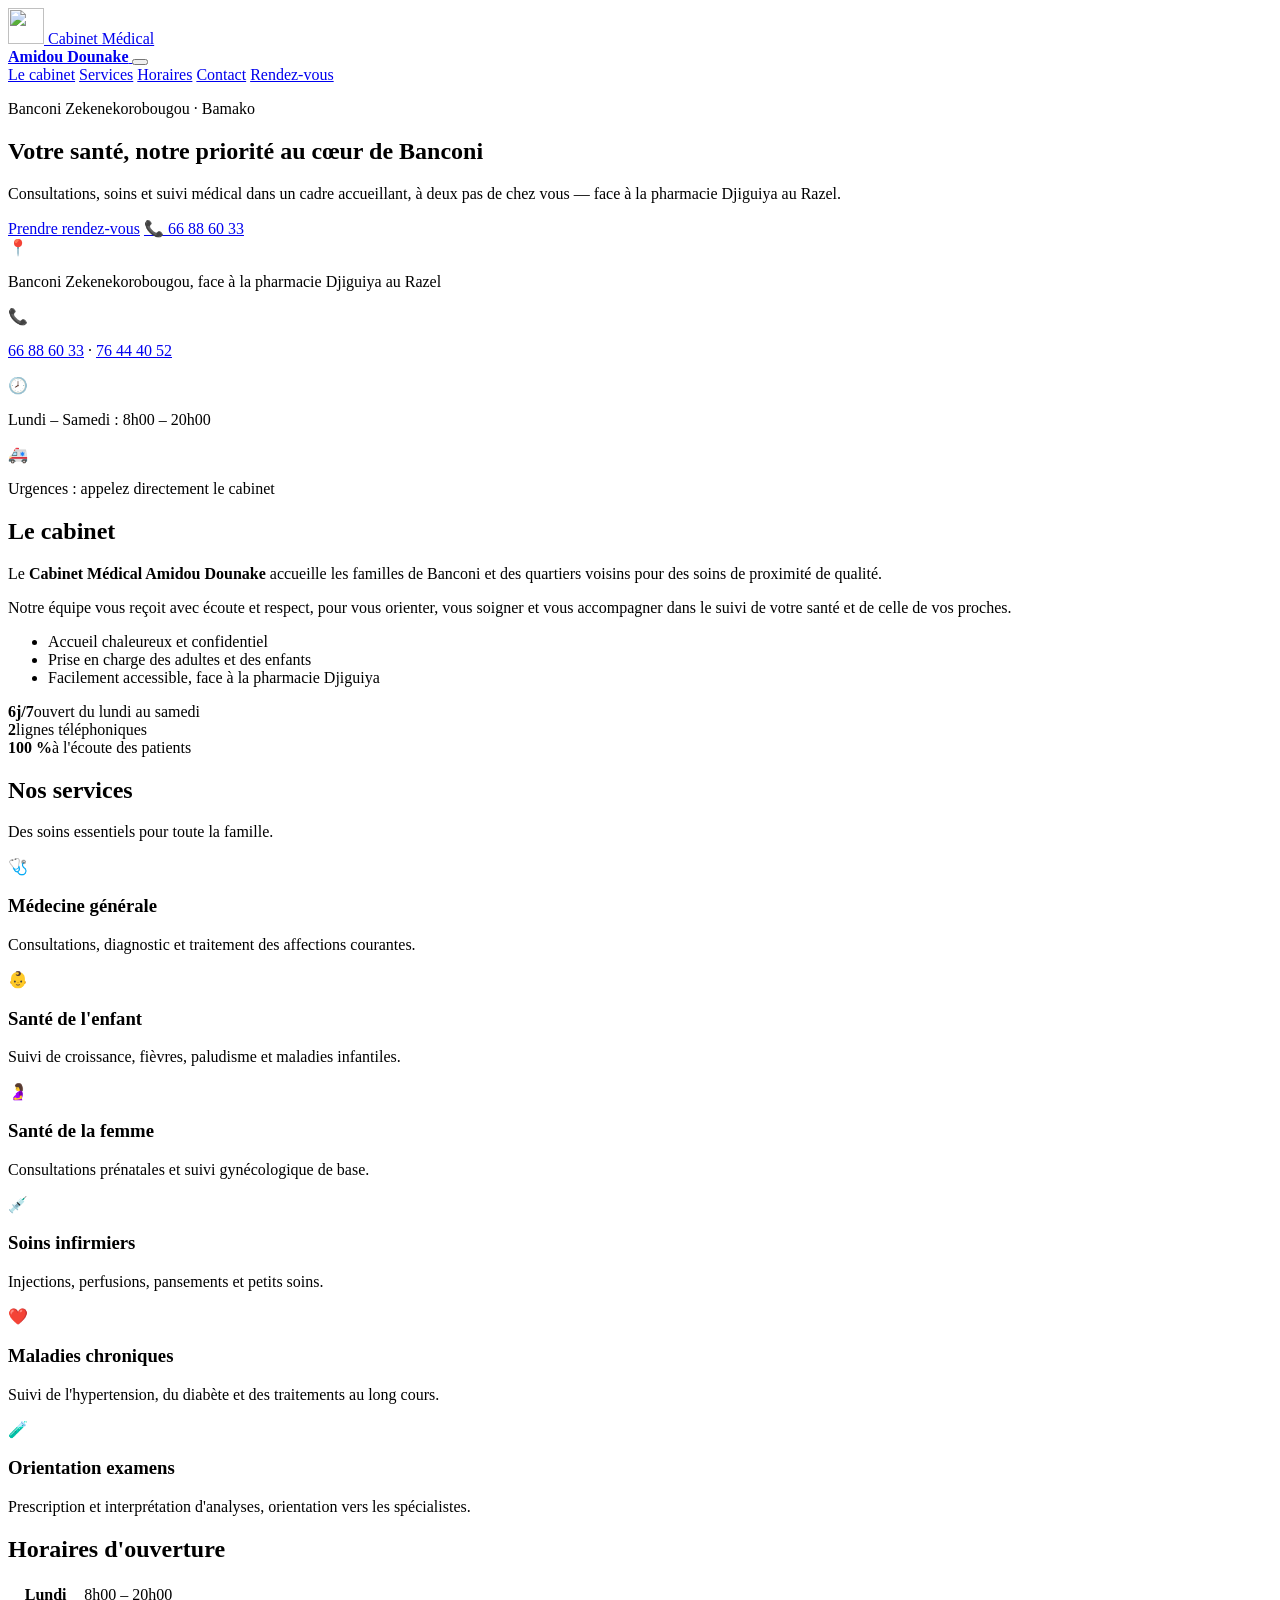
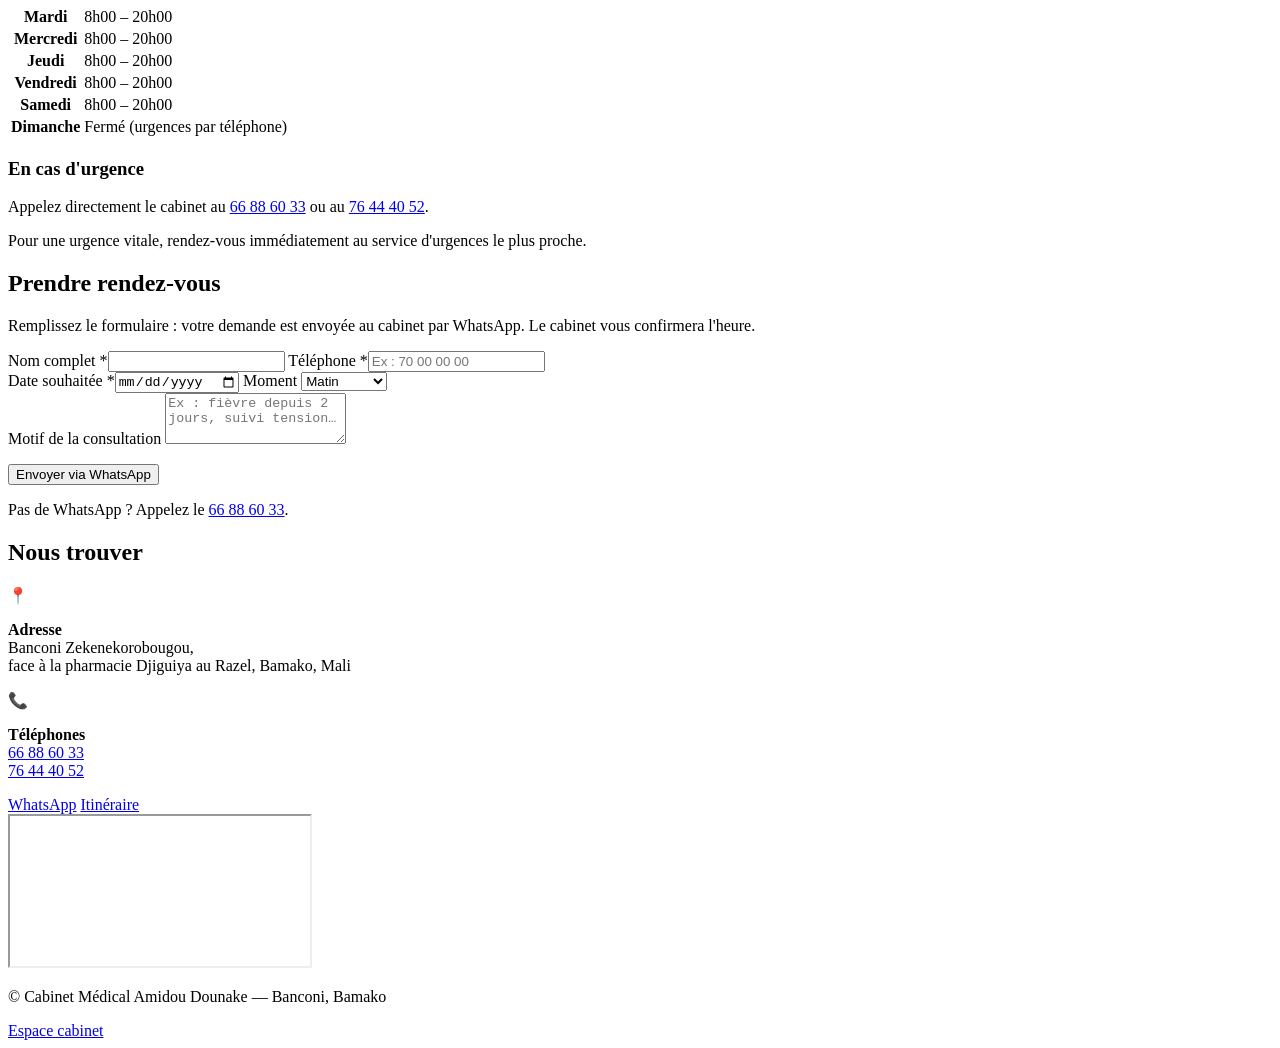
==== index.html @ 3cc5bdba "Pages du site : accueil et gestion de stock" ====
<!DOCTYPE html>
<html lang="fr">
<head>
  <meta charset="UTF-8">
  <meta name="viewport" content="width=device-width, initial-scale=1.0">
  <title>Cabinet Médical Amidou Dounake — Banconi, Bamako</title>
  <meta name="description" content="Cabinet Médical Amidou Dounake à Banconi Zekenekorobougou, Bamako. Consultations, soins et suivi médical. Face à la pharmacie Djiguiya au Razel. Tél : 66 88 60 33 / 76 44 40 52.">
  <meta name="theme-color" content="#0f766e">
  <link rel="icon" href="img/favicon.svg" type="image/svg+xml">
  <link rel="stylesheet" href="css/style.css">
</head>
<body>

  <!-- ====== EN-TÊTE ====== -->
  <header class="header" id="top">
    <div class="container header__inner">
      <a href="#top" class="logo">
        <img src="img/favicon.svg" alt="" width="36" height="36">
        <span>Cabinet Médical<br><strong>Amidou Dounake</strong></span>
      </a>
      <button class="nav-toggle" aria-label="Ouvrir le menu" aria-expanded="false">
        <span></span><span></span><span></span>
      </button>
      <nav class="nav" aria-label="Navigation principale">
        <a href="#apropos">Le cabinet</a>
        <a href="#services">Services</a>
        <a href="#horaires">Horaires</a>
        <a href="#contact">Contact</a>
        <a href="#rendez-vous" class="btn btn--small">Rendez-vous</a>
      </nav>
    </div>
  </header>

  <main>
    <!-- ====== ACCUEIL ====== -->
    <section class="hero">
      <div class="container hero__inner">
        <div class="hero__text">
          <p class="hero__tag">Banconi Zekenekorobougou · Bamako</p>
          <h1>Votre santé, notre priorité au cœur de Banconi</h1>
          <p class="hero__lead">Consultations, soins et suivi médical dans un cadre accueillant, à deux pas de chez vous — face à la pharmacie Djiguiya au Razel.</p>
          <div class="hero__actions">
            <a href="#rendez-vous" class="btn">Prendre rendez-vous</a>
            <a href="tel:+22366886033" class="btn btn--ghost">📞 66 88 60 33</a>
          </div>
        </div>
        <div class="hero__card" aria-label="Informations rapides">
          <div class="info-line"><span>📍</span><p>Banconi Zekenekorobougou, face à la pharmacie Djiguiya au Razel</p></div>
          <div class="info-line"><span>📞</span><p><a href="tel:+22366886033">66 88 60 33</a> · <a href="tel:+22376444052">76 44 40 52</a></p></div>
          <div class="info-line"><span>🕗</span><p>Lundi – Samedi : 8h00 – 20h00</p></div>
          <div class="info-line"><span>🚑</span><p>Urgences : appelez directement le cabinet</p></div>
        </div>
      </div>
    </section>

    <!-- ====== PRÉSENTATION ====== -->
    <section class="section" id="apropos">
      <div class="container split">
        <div>
          <h2 class="section__title">Le cabinet</h2>
          <p>Le <strong>Cabinet Médical Amidou Dounake</strong> accueille les familles de Banconi et des quartiers voisins pour des soins de proximité de qualité.</p>
          <p>Notre équipe vous reçoit avec écoute et respect, pour vous orienter, vous soigner et vous accompagner dans le suivi de votre santé et de celle de vos proches.</p>
          <ul class="checks">
            <li>Accueil chaleureux et confidentiel</li>
            <li>Prise en charge des adultes et des enfants</li>
            <li>Facilement accessible, face à la pharmacie Djiguiya</li>
          </ul>
        </div>
        <div class="stats">
          <div class="stat"><strong>6j/7</strong><span>ouvert du lundi au samedi</span></div>
          <div class="stat"><strong>2</strong><span>lignes téléphoniques</span></div>
          <div class="stat"><strong>100 %</strong><span>à l'écoute des patients</span></div>
        </div>
      </div>
    </section>

    <!-- ====== SERVICES ====== -->
    <section class="section section--alt" id="services">
      <div class="container">
        <h2 class="section__title center">Nos services</h2>
        <p class="section__lead center">Des soins essentiels pour toute la famille.</p>
        <div class="grid">
          <article class="card"><div class="card__icon">🩺</div><h3>Médecine générale</h3><p>Consultations, diagnostic et traitement des affections courantes.</p></article>
          <article class="card"><div class="card__icon">👶</div><h3>Santé de l'enfant</h3><p>Suivi de croissance, fièvres, paludisme et maladies infantiles.</p></article>
          <article class="card"><div class="card__icon">🤰</div><h3>Santé de la femme</h3><p>Consultations prénatales et suivi gynécologique de base.</p></article>
          <article class="card"><div class="card__icon">💉</div><h3>Soins infirmiers</h3><p>Injections, perfusions, pansements et petits soins.</p></article>
          <article class="card"><div class="card__icon">❤️</div><h3>Maladies chroniques</h3><p>Suivi de l'hypertension, du diabète et des traitements au long cours.</p></article>
          <article class="card"><div class="card__icon">🧪</div><h3>Orientation examens</h3><p>Prescription et interprétation d'analyses, orientation vers les spécialistes.</p></article>
        </div>
      </div>
    </section>

    <!-- ====== HORAIRES ====== -->
    <section class="section" id="horaires">
      <div class="container split">
        <div>
          <h2 class="section__title">Horaires d'ouverture</h2>
          <!-- À CONFIRMER avec le cabinet -->
          <table class="hours">
            <tbody>
              <tr data-day="1"><th>Lundi</th><td>8h00 – 20h00</td></tr>
              <tr data-day="2"><th>Mardi</th><td>8h00 – 20h00</td></tr>
              <tr data-day="3"><th>Mercredi</th><td>8h00 – 20h00</td></tr>
              <tr data-day="4"><th>Jeudi</th><td>8h00 – 20h00</td></tr>
              <tr data-day="5"><th>Vendredi</th><td>8h00 – 20h00</td></tr>
              <tr data-day="6"><th>Samedi</th><td>8h00 – 20h00</td></tr>
              <tr data-day="0"><th>Dimanche</th><td>Fermé (urgences par téléphone)</td></tr>
            </tbody>
          </table>
          <p id="open-status" class="open-status"></p>
        </div>
        <div class="notice">
          <h3>En cas d'urgence</h3>
          <p>Appelez directement le cabinet au <a href="tel:+22366886033">66 88 60 33</a> ou au <a href="tel:+22376444052">76 44 40 52</a>.</p>
          <p>Pour une urgence vitale, rendez-vous immédiatement au service d'urgences le plus proche.</p>
        </div>
      </div>
    </section>

    <!-- ====== RENDEZ-VOUS ====== -->
    <section class="section section--alt" id="rendez-vous">
      <div class="container narrow">
        <h2 class="section__title center">Prendre rendez-vous</h2>
        <p class="section__lead center">Remplissez le formulaire : votre demande est envoyée au cabinet par WhatsApp. Le cabinet vous confirmera l'heure.</p>
        <form id="rdv-form" class="form" novalidate>
          <div class="form__row">
            <label>Nom complet *<input type="text" name="nom" required autocomplete="name"></label>
            <label>Téléphone *<input type="tel" name="tel" required autocomplete="tel" placeholder="Ex : 70 00 00 00"></label>
          </div>
          <div class="form__row">
            <label>Date souhaitée *<input type="date" name="date" required></label>
            <label>Moment
              <select name="moment">
                <option>Matin</option>
                <option>Après-midi</option>
                <option>Soir</option>
              </select>
            </label>
          </div>
          <label>Motif de la consultation
            <textarea name="motif" rows="3" placeholder="Ex : fièvre depuis 2 jours, suivi tension…"></textarea>
          </label>
          <p class="form__error" id="rdv-error" role="alert"></p>
          <button type="submit" class="btn btn--whatsapp">Envoyer via WhatsApp</button>
          <p class="form__hint">Pas de WhatsApp ? Appelez le <a href="tel:+22366886033">66 88 60 33</a>.</p>
        </form>
      </div>
    </section>

    <!-- ====== CONTACT ====== -->
    <section class="section" id="contact">
      <div class="container split">
        <div>
          <h2 class="section__title">Nous trouver</h2>
          <div class="info-line"><span>📍</span><p><strong>Adresse</strong><br>Banconi Zekenekorobougou,<br>face à la pharmacie Djiguiya au Razel, Bamako, Mali</p></div>
          <div class="info-line"><span>📞</span><p><strong>Téléphones</strong><br><a href="tel:+22366886033">66 88 60 33</a><br><a href="tel:+22376444052">76 44 40 52</a></p></div>
          <div class="hero__actions">
            <a href="https://wa.me/22366886033" class="btn btn--whatsapp" target="_blank" rel="noopener">WhatsApp</a>
            <a href="https://www.google.com/maps/search/?api=1&query=Pharmacie+Djiguiya+Banconi+Bamako" class="btn btn--ghost" target="_blank" rel="noopener">Itinéraire</a>
          </div>
        </div>
        <div class="map">
          <iframe title="Plan d'accès au cabinet" loading="lazy" referrerpolicy="no-referrer-when-downgrade"
            src="https://maps.google.com/maps?q=Pharmacie%20Djiguiya%20Banconi%20Bamako&z=15&output=embed"></iframe>
        </div>
      </div>
    </section>
  </main>

  <footer class="footer">
    <div class="container footer__inner">
      <p>© <span id="year"></span> Cabinet Médical Amidou Dounake — Banconi, Bamako</p>
      <a href="stock.html" class="footer__private">Espace cabinet</a>
    </div>
  </footer>

  <script src="js/config.js"></script>
  <script src="js/main.js"></script>
</body>
</html>
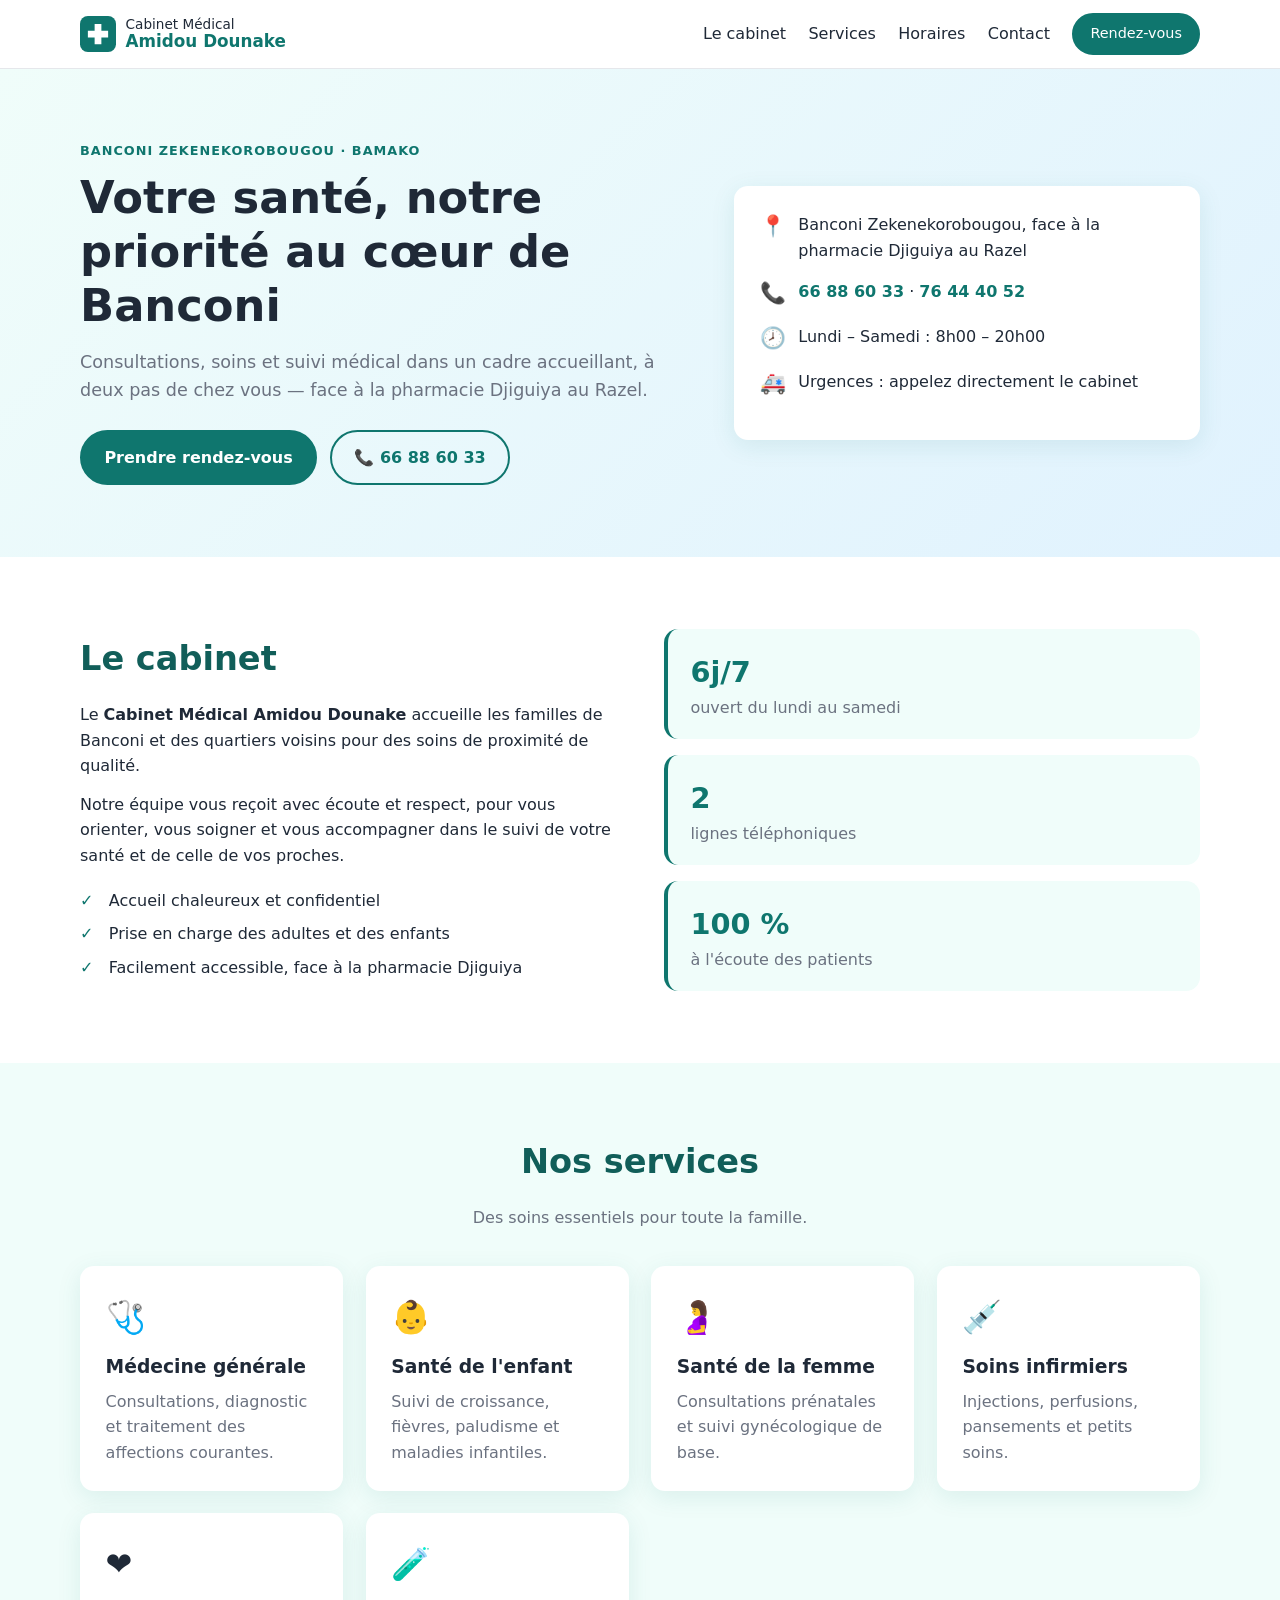
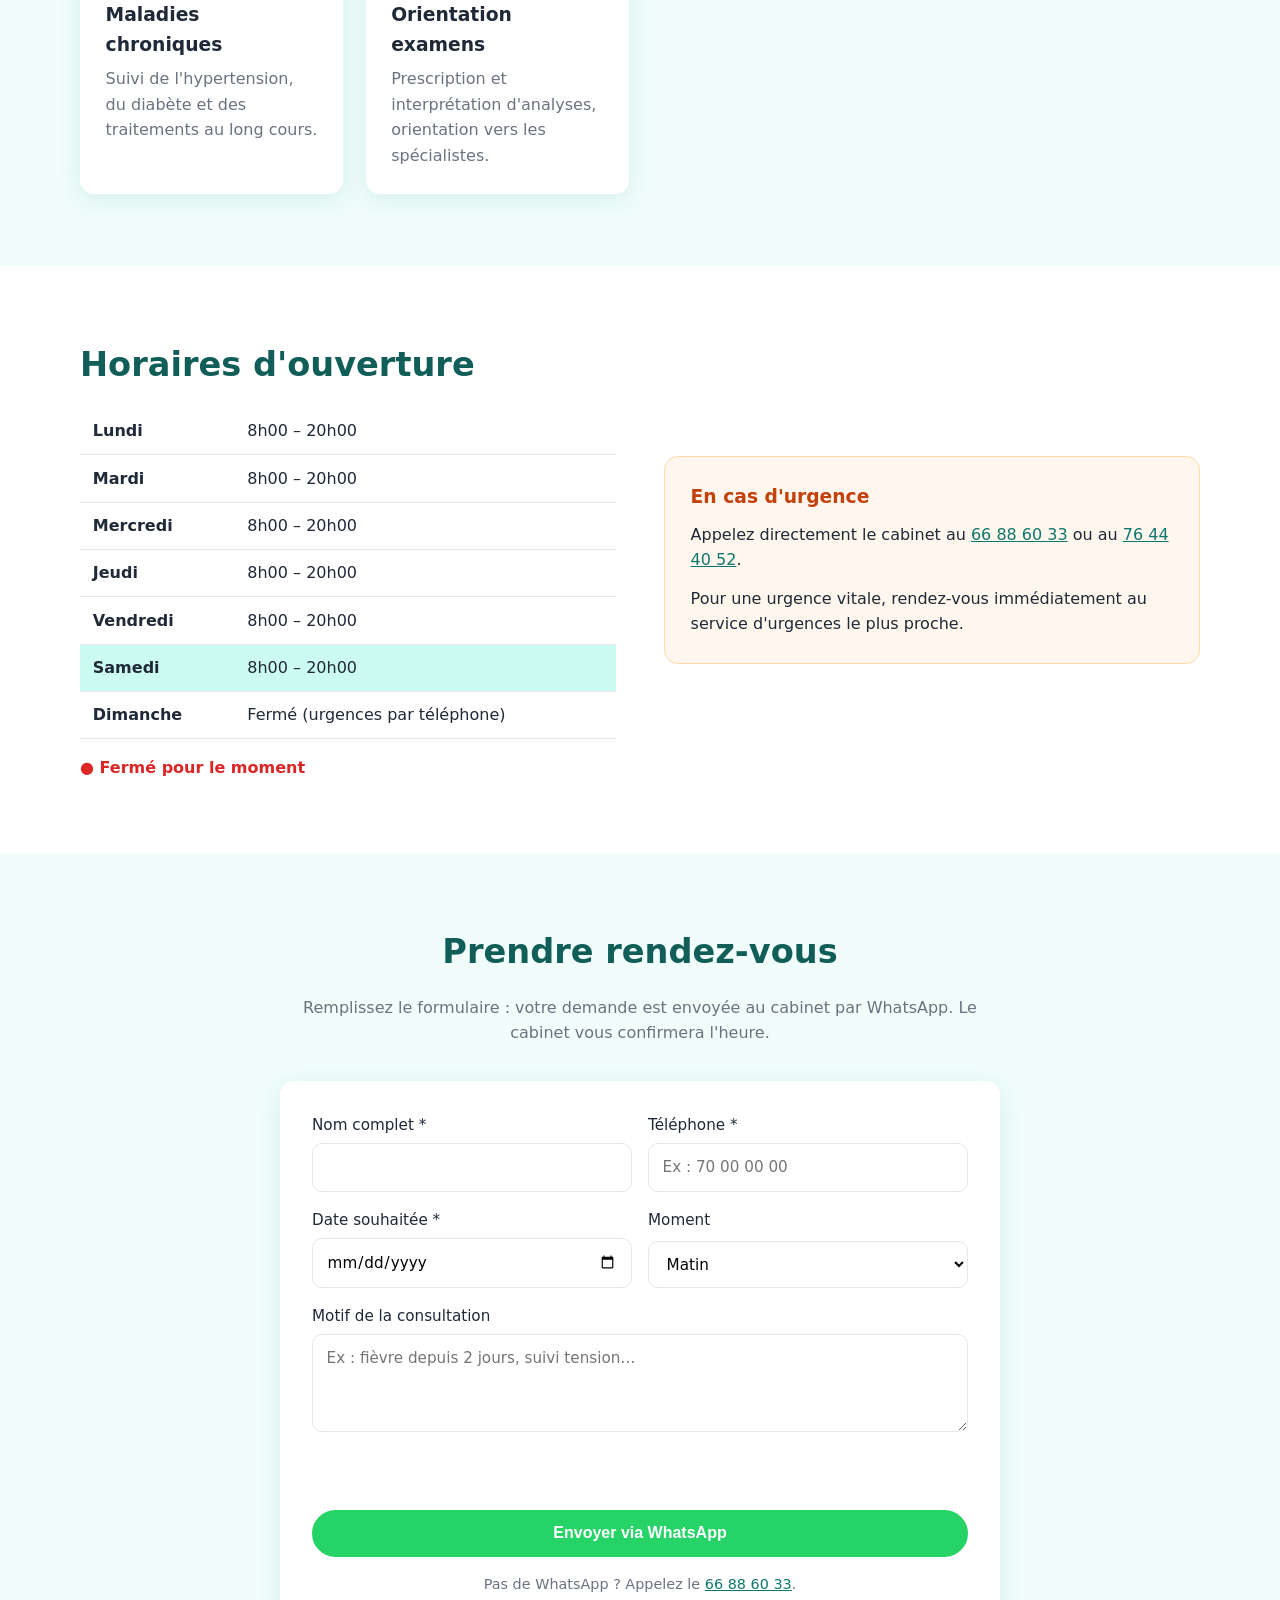
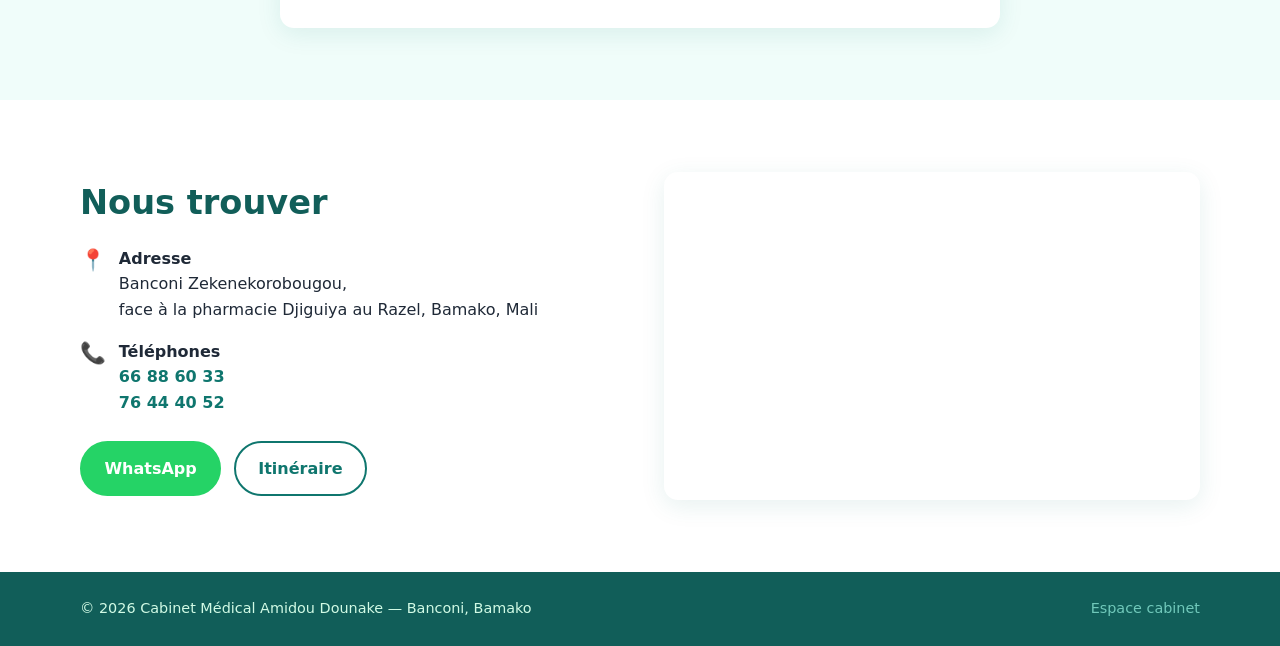
==== commit a3702618: "Add files via upload" ====
--- a/index.html
+++ b/index.html
@@ -141,6 +141,7 @@
             <textarea name="motif" rows="3" placeholder="Ex : fièvre depuis 2 jours, suivi tension…"></textarea>
           </label>
           <p class="form__error" id="rdv-error" role="alert"></p>
+          <p class="form__ok" id="rdv-ok" role="status"></p>
           <button type="submit" class="btn btn--whatsapp">Envoyer via WhatsApp</button>
           <p class="form__hint">Pas de WhatsApp ? Appelez le <a href="tel:+22366886033">66 88 60 33</a>.</p>
         </form>
--- a/css/style.css
+++ b/css/style.css
@@ -0,0 +1,212 @@
+:root {
+  --primary: #0f766e;
+  --primary-dark: #115e59;
+  --primary-light: #ccfbf1;
+  --accent: #f59e0b;
+  --danger: #dc2626;
+  --ok: #16a34a;
+  --text: #1f2937;
+  --muted: #6b7280;
+  --bg: #ffffff;
+  --bg-alt: #f0fdfa;
+  --border: #e5e7eb;
+  --radius: 14px;
+  --shadow: 0 6px 24px rgba(15, 118, 110, 0.10);
+}
+
+* { box-sizing: border-box; margin: 0; padding: 0; }
+html { scroll-behavior: smooth; scroll-padding-top: 80px; }
+body {
+  font-family: system-ui, -apple-system, "Segoe UI", Roboto, Arial, sans-serif;
+  color: var(--text);
+  background: var(--bg);
+  line-height: 1.6;
+}
+a { color: var(--primary); }
+img { max-width: 100%; display: block; }
+
+.container { width: min(1120px, 92%); margin: 0 auto; }
+.narrow { width: min(720px, 92%); }
+.center { text-align: center; }
+
+/* Boutons */
+.btn {
+  display: inline-block;
+  background: var(--primary);
+  color: #fff;
+  padding: 0.8rem 1.4rem;
+  border-radius: 999px;
+  font-weight: 600;
+  text-decoration: none;
+  border: 2px solid var(--primary);
+  cursor: pointer;
+  font-size: 1rem;
+  transition: background 0.2s, transform 0.1s;
+}
+.btn:hover { background: var(--primary-dark); border-color: var(--primary-dark); }
+.btn:active { transform: scale(0.98); }
+.btn--ghost { background: transparent; color: var(--primary); }
+.btn--ghost:hover { background: var(--primary-light); color: var(--primary-dark); }
+.btn--small { padding: 0.45rem 1rem; font-size: 0.9rem; }
+.btn--whatsapp { background: #25d366; border-color: #25d366; color: #fff; }
+.btn--whatsapp:hover { background: #1da851; border-color: #1da851; }
+.btn--danger { background: var(--danger); border-color: var(--danger); }
+
+/* En-tête */
+.header {
+  position: sticky; top: 0; z-index: 50;
+  background: rgba(255, 255, 255, 0.95);
+  backdrop-filter: blur(6px);
+  border-bottom: 1px solid var(--border);
+}
+.header__inner { display: flex; align-items: center; justify-content: space-between; height: 68px; }
+.logo { display: flex; align-items: center; gap: 0.6rem; text-decoration: none; color: var(--text); line-height: 1.15; font-size: 0.85rem; }
+.logo strong { color: var(--primary); font-size: 1.05rem; }
+.nav { display: flex; align-items: center; gap: 1.4rem; }
+.nav a { text-decoration: none; color: var(--text); font-weight: 500; }
+.nav a:hover { color: var(--primary); }
+.nav a.btn { color: #fff; }
+.nav-toggle { display: none; background: none; border: 0; cursor: pointer; padding: 6px; }
+.nav-toggle span { display: block; width: 24px; height: 2px; background: var(--text); margin: 5px 0; }
+
+/* Hero */
+.hero { background: linear-gradient(135deg, var(--bg-alt), #e0f2fe); padding: 4.5rem 0; }
+.hero__inner { display: grid; grid-template-columns: 1.3fr 1fr; gap: 3rem; align-items: center; }
+.hero__tag { color: var(--primary); font-weight: 600; text-transform: uppercase; font-size: 0.8rem; letter-spacing: 0.08em; }
+.hero h1 { font-size: clamp(1.8rem, 4vw, 2.8rem); line-height: 1.2; margin: 0.6rem 0 1rem; }
+.hero__lead { color: var(--muted); font-size: 1.1rem; }
+.hero__actions { display: flex; flex-wrap: wrap; gap: 0.8rem; margin-top: 1.6rem; }
+.hero__card { background: #fff; border-radius: var(--radius); box-shadow: var(--shadow); padding: 1.6rem; }
+
+.info-line { display: flex; gap: 0.8rem; align-items: flex-start; margin-bottom: 1rem; }
+.info-line span { font-size: 1.3rem; line-height: 1.4; }
+.info-line a { text-decoration: none; font-weight: 600; }
+
+/* Sections */
+.section { padding: 4.5rem 0; }
+.section--alt { background: var(--bg-alt); }
+.section__title { font-size: clamp(1.5rem, 3vw, 2.1rem); margin-bottom: 1rem; color: var(--primary-dark); }
+.section__lead { color: var(--muted); margin-bottom: 2.2rem; }
+.section p + p { margin-top: 0.8rem; }
+.split { display: grid; grid-template-columns: 1fr 1fr; gap: 3rem; align-items: center; }
+
+.checks { list-style: none; margin-top: 1.2rem; }
+.checks li { padding-left: 1.8rem; position: relative; margin-bottom: 0.5rem; }
+.checks li::before { content: "✓"; position: absolute; left: 0; color: var(--primary); font-weight: 700; }
+
+.stats { display: grid; gap: 1rem; }
+.stat { background: var(--bg-alt); border-left: 4px solid var(--primary); border-radius: var(--radius); padding: 1.2rem 1.4rem; }
+.stat strong { display: block; font-size: 1.8rem; color: var(--primary); }
+.stat span { color: var(--muted); }
+
+.grid { display: grid; grid-template-columns: repeat(auto-fit, minmax(260px, 1fr)); gap: 1.4rem; }
+.card { background: #fff; border-radius: var(--radius); padding: 1.6rem; box-shadow: var(--shadow); transition: transform 0.2s; }
+.card:hover { transform: translateY(-4px); }
+.card__icon { font-size: 2rem; margin-bottom: 0.6rem; }
+.card h3 { margin-bottom: 0.4rem; }
+.card p { color: var(--muted); }
+
+/* Horaires */
+.hours { width: 100%; border-collapse: collapse; }
+.hours th, .hours td { padding: 0.65rem 0.8rem; border-bottom: 1px solid var(--border); text-align: left; }
+.hours th { font-weight: 600; }
+.hours tr.today { background: var(--primary-light); }
+.open-status { margin-top: 1rem; font-weight: 600; }
+.is-open { color: var(--ok); }
+.is-closed { color: var(--danger); }
+.notice { background: #fff7ed; border: 1px solid #fed7aa; border-radius: var(--radius); padding: 1.6rem; }
+.notice h3 { color: #c2410c; margin-bottom: 0.6rem; }
+
+/* Formulaires */
+.form { background: #fff; border-radius: var(--radius); box-shadow: var(--shadow); padding: 2rem; display: grid; gap: 1rem; }
+.form__row { display: grid; grid-template-columns: 1fr 1fr; gap: 1rem; }
+.form label { display: grid; gap: 0.35rem; font-weight: 500; font-size: 0.95rem; }
+.form input, .form select, .form textarea {
+  font: inherit; padding: 0.7rem 0.85rem; border: 1px solid var(--border); border-radius: 10px; background: #fff; width: 100%;
+}
+.form input:focus, .form select:focus, .form textarea:focus { outline: 2px solid var(--primary-light); border-color: var(--primary); }
+.form__error { color: var(--danger); min-height: 1.2em; font-size: 0.9rem; }
+.form__hint { color: var(--muted); font-size: 0.9rem; text-align: center; }
+
+/* Carte */
+.map { border-radius: var(--radius); overflow: hidden; box-shadow: var(--shadow); min-height: 320px; }
+.map iframe { width: 100%; height: 100%; min-height: 320px; border: 0; }
+
+/* Pied de page */
+.footer { background: var(--primary-dark); color: #d1fae5; padding: 1.6rem 0; font-size: 0.9rem; }
+.footer__inner { display: flex; justify-content: space-between; align-items: center; flex-wrap: wrap; gap: 0.6rem; }
+.footer__private { color: #99f6e4; opacity: 0.7; text-decoration: none; }
+.footer__private:hover { opacity: 1; }
+
+/* Responsive */
+@media (max-width: 860px) {
+  .nav-toggle { display: block; }
+  .nav {
+    position: absolute; top: 68px; left: 0; right: 0;
+    flex-direction: column; gap: 0; background: #fff;
+    border-bottom: 1px solid var(--border);
+    max-height: 0; overflow: hidden; transition: max-height 0.3s;
+  }
+  .nav--open { max-height: 400px; }
+  .nav a { padding: 0.9rem; width: 100%; text-align: center; }
+  .nav a.btn { width: auto; margin: 0.6rem 0 1rem; }
+  .hero__inner, .split { grid-template-columns: 1fr; gap: 2rem; }
+  .hero { padding: 3rem 0; }
+  .section { padding: 3.2rem 0; }
+}
+@media (max-width: 560px) {
+  .form__row { grid-template-columns: 1fr; }
+  .form { padding: 1.3rem; }
+}
+
+/* ====== Espace cabinet : gestion de stock ====== */
+.stock-page { background: #f8fafc; min-height: 100vh; }
+.stock-header { background: var(--primary-dark); color: #fff; }
+.stock-header .header__inner { height: 60px; }
+.stock-header a { color: #fff; }
+.stock-header .logo { color: #fff; }
+.stock-header .logo strong { color: #99f6e4; }
+.lock { max-width: 380px; margin: 12vh auto 0; text-align: center; }
+.lock .form { text-align: left; }
+.lock h1 { margin-bottom: 0.4rem; color: var(--primary-dark); }
+.lock p { color: var(--muted); margin-bottom: 1.4rem; }
+
+.toolbar { display: flex; flex-wrap: wrap; gap: 0.7rem; align-items: center; margin: 1.6rem 0 1rem; }
+.toolbar input, .toolbar select { font: inherit; padding: 0.6rem 0.8rem; border: 1px solid var(--border); border-radius: 10px; background: #fff; }
+.toolbar input[type="search"] { flex: 1; min-width: 200px; }
+
+.kpis { display: grid; grid-template-columns: repeat(auto-fit, minmax(170px, 1fr)); gap: 1rem; margin-top: 1.6rem; }
+.kpi { background: #fff; border-radius: var(--radius); padding: 1rem 1.2rem; box-shadow: var(--shadow); }
+.kpi strong { display: block; font-size: 1.7rem; }
+.kpi span { color: var(--muted); font-size: 0.9rem; }
+.kpi--warn strong { color: var(--accent); }
+.kpi--danger strong { color: var(--danger); }
+
+.table-wrap { overflow-x: auto; background: #fff; border-radius: var(--radius); box-shadow: var(--shadow); }
+.stock-table { width: 100%; border-collapse: collapse; font-size: 0.95rem; }
+.stock-table th, .stock-table td { padding: 0.7rem 0.8rem; border-bottom: 1px solid var(--border); text-align: left; white-space: nowrap; }
+.stock-table th { background: var(--bg-alt); color: var(--primary-dark); font-size: 0.85rem; text-transform: uppercase; letter-spacing: 0.03em; }
+.stock-table td.qty { font-weight: 700; }
+.stock-table .actions { display: flex; gap: 0.3rem; }
+.icon-btn { border: 1px solid var(--border); background: #fff; border-radius: 8px; padding: 0.3rem 0.55rem; cursor: pointer; font-size: 0.95rem; }
+.icon-btn:hover { background: var(--bg-alt); }
+.badge { display: inline-block; padding: 0.15rem 0.55rem; border-radius: 999px; font-size: 0.78rem; font-weight: 600; }
+.badge--low { background: #fef3c7; color: #92400e; }
+.badge--out { background: #fee2e2; color: #991b1b; }
+.badge--exp { background: #fee2e2; color: #991b1b; }
+.badge--soon { background: #ffedd5; color: #9a3412; }
+.badge--ok { background: #dcfce7; color: #166534; }
+.empty { text-align: center; padding: 2.5rem; color: var(--muted); }
+
+dialog { border: 0; border-radius: var(--radius); padding: 0; width: min(520px, 94vw); box-shadow: 0 20px 60px rgba(0,0,0,0.25); }
+dialog::backdrop { background: rgba(15, 23, 42, 0.5); }
+dialog .form { box-shadow: none; }
+dialog h2 { color: var(--primary-dark); }
+.dialog-actions { display: flex; justify-content: flex-end; gap: 0.6rem; }
+
+.history { list-style: none; max-height: 320px; overflow-y: auto; }
+.history li { padding: 0.5rem 0; border-bottom: 1px solid var(--border); font-size: 0.9rem; }
+.history .in { color: var(--ok); font-weight: 700; }
+.history .out { color: var(--danger); font-weight: 700; }
+.small-muted { color: var(--muted); font-size: 0.85rem; }
+.hidden { display: none !important; }
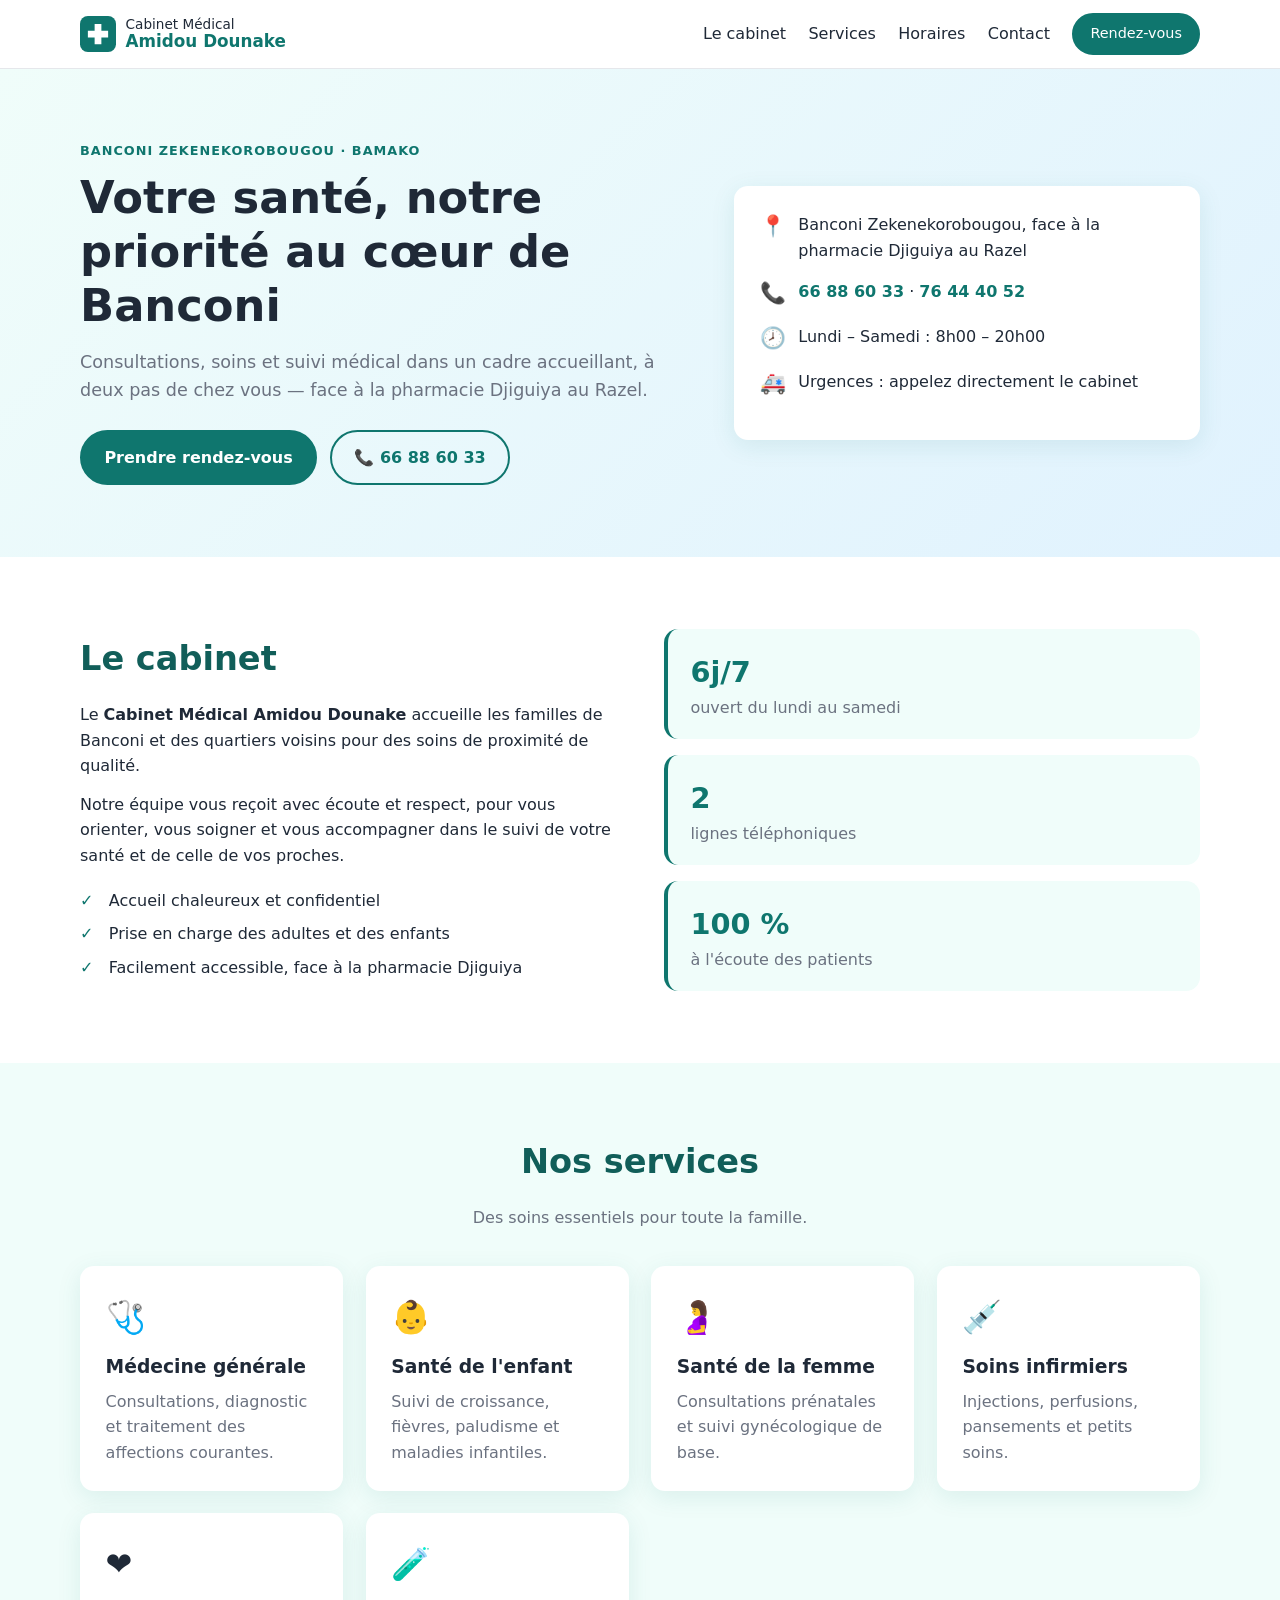
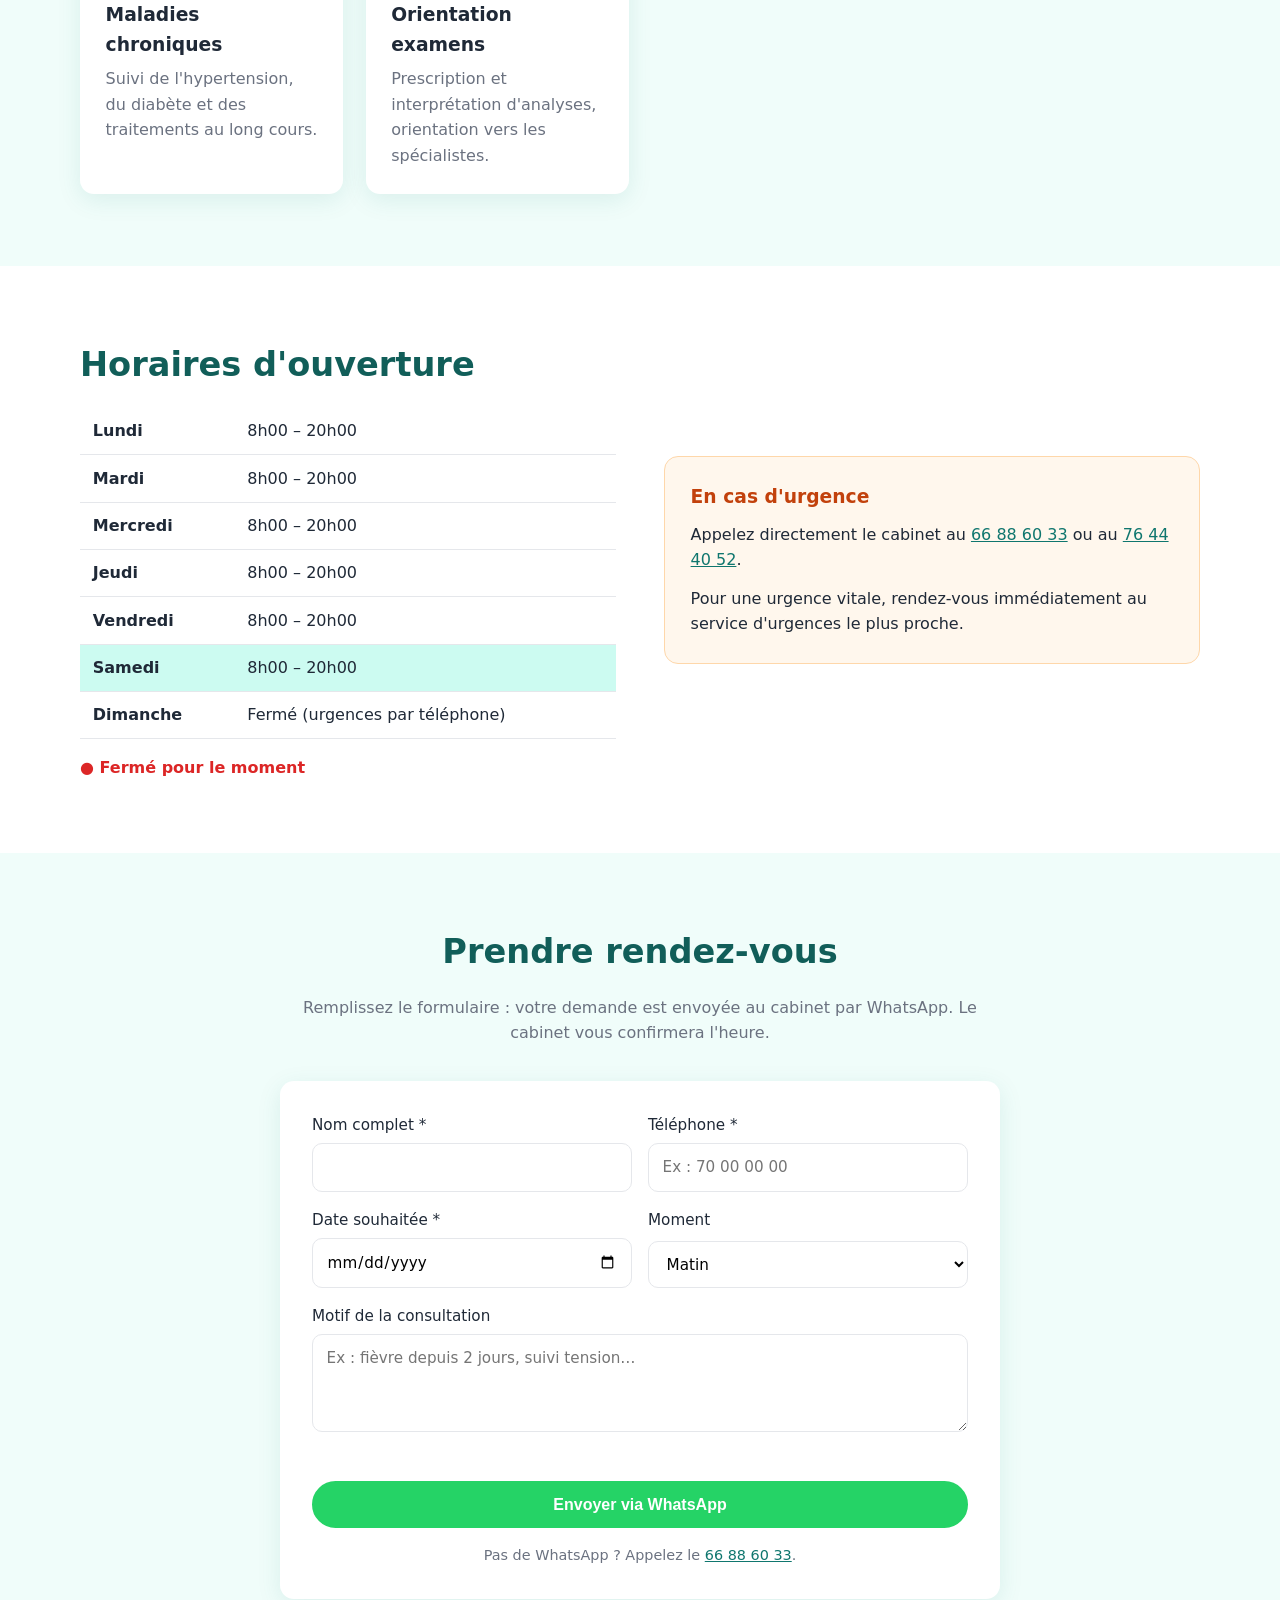
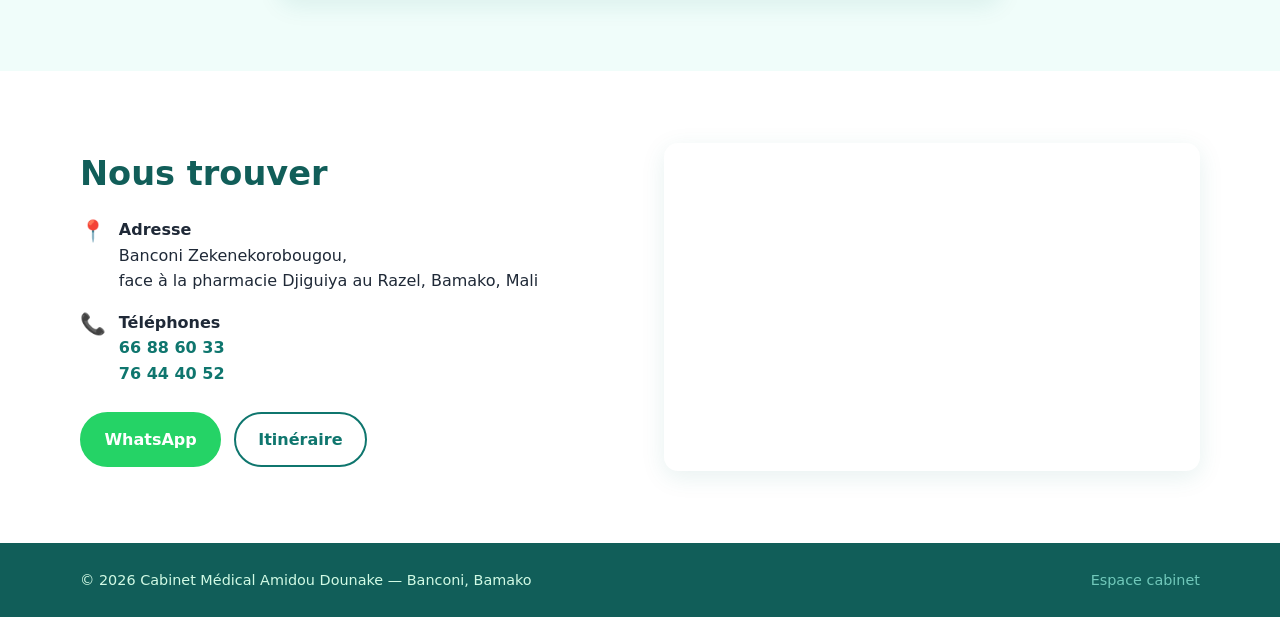
==== commit bb1a68ee: "Logiciel de gestion : rôles, patients, consultations" ====
--- a/index.html
+++ b/index.html
@@ -171,7 +171,7 @@
   <footer class="footer">
     <div class="container footer__inner">
       <p>© <span id="year"></span> Cabinet Médical Amidou Dounake — Banconi, Bamako</p>
-      <a href="stock.html" class="footer__private">Espace cabinet</a>
+      <a href="gestion.html" class="footer__private">Espace cabinet</a>
     </div>
   </footer>
 
--- a/css/style.css
+++ b/css/style.css
@@ -126,6 +126,8 @@
 }
 .form input:focus, .form select:focus, .form textarea:focus { outline: 2px solid var(--primary-light); border-color: var(--primary); }
 .form__error { color: var(--danger); min-height: 1.2em; font-size: 0.9rem; }
+.form__ok { color: var(--ok); font-weight: 600; }
+.form__ok:empty { display: none; }
 .form__hint { color: var(--muted); font-size: 0.9rem; text-align: center; }
 
 /* Carte */
@@ -209,4 +211,12 @@
 .history .in { color: var(--ok); font-weight: 700; }
 .history .out { color: var(--danger); font-weight: 700; }
 .small-muted { color: var(--muted); font-size: 0.85rem; }
+.btn--light { color: #fff; border-color: #fff; }
+.btn--light:hover { background: rgba(255, 255, 255, 0.15); color: #fff; }
+.tabs { display: flex; gap: 0.4rem; margin-top: 1.6rem; border-bottom: 2px solid var(--border); }
+.tab { background: none; border: 0; padding: 0.7rem 1.2rem; font: inherit; font-weight: 600; color: var(--muted); cursor: pointer; border-bottom: 3px solid transparent; margin-bottom: -2px; }
+.tab.is-active { color: var(--primary); border-bottom-color: var(--primary); }
+.tab__count:not(:empty) { background: var(--accent); color: #fff; border-radius: 999px; padding: 0 0.5rem; font-size: 0.8rem; margin-left: 0.3rem; }
+.statut-select { font: inherit; padding: 0.3rem 0.5rem; border-radius: 8px; border: 1px solid var(--border); }
+.stock-table td.motif { white-space: normal; min-width: 200px; }
 .hidden { display: none !important; }
